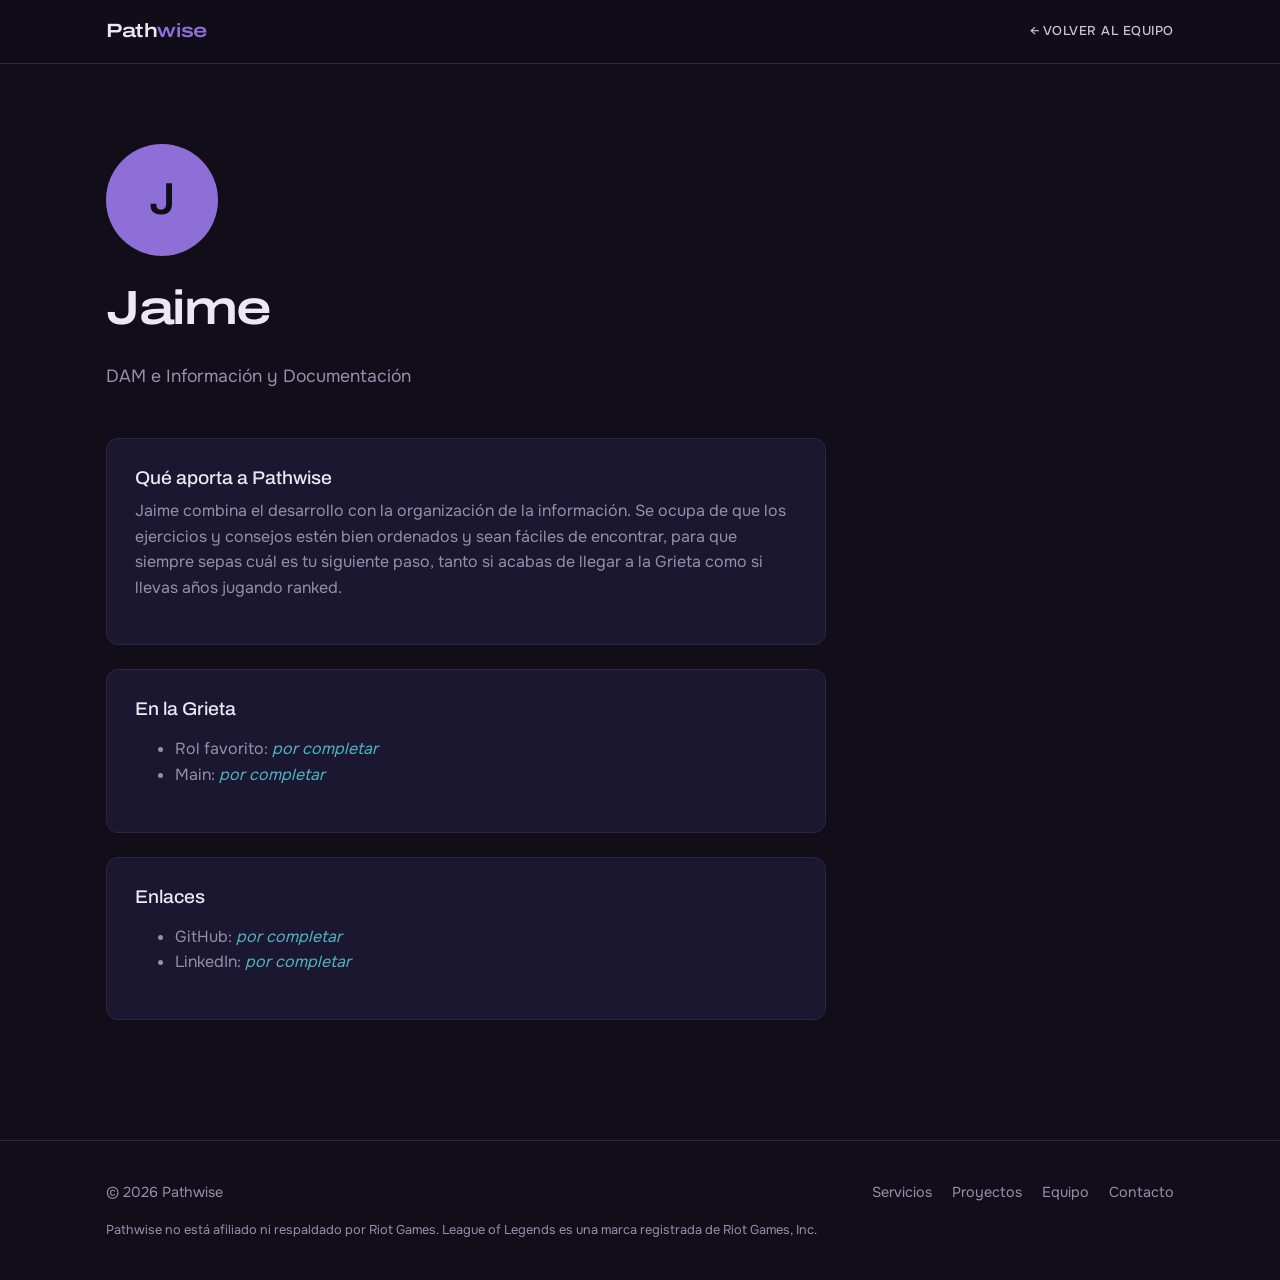
==== equipo/jaime.html @ 84a415ea "Primer commit" ====
<!DOCTYPE html>
<html lang="es">
<head>
  <meta charset="UTF-8">
  <meta name="viewport" content="width=device-width, initial-scale=1.0">
  <title>Jaime — Equipo Pathwise</title>
  <meta name="description" content="Jaime, del equipo de Pathwise: desarrollo y organización del contenido de mejora.">
  <link rel="preconnect" href="https://fonts.googleapis.com">
  <link rel="preconnect" href="https://fonts.gstatic.com" crossorigin>
  <link href="https://fonts.googleapis.com/css2?family=Archivo:wdth,wght@62..125,300..700&family=Onest:wght@400;500;600&display=swap" rel="stylesheet">
  <link rel="stylesheet" href="../css/estilos.css">
</head>
<body>

  <header class="nav">
    <nav class="contenedor nav__interior" aria-label="Principal">
      <a href="../index.html" class="nav__logo">Path<span>wise</span></a>
      <a href="../index.html#equipo" class="nav__volver">← Volver al equipo</a>
    </nav>
  </header>

  <main class="ficha">
    <div class="contenedor">
      <div class="ficha__cabecera">
        <div class="avatar avatar--grande" aria-hidden="true">J</div>
        <h1 class="ficha__nombre">Jaime</h1>
        <p class="ficha__formacion">DAM e Información y Documentación</p>
      </div>

      <section class="ficha__bloque">
        <h2>Qué aporta a Pathwise</h2>
        <p>Jaime combina el desarrollo con la organización de la información. Se ocupa de que los ejercicios y consejos estén bien ordenados y sean fáciles de encontrar, para que siempre sepas cuál es tu siguiente paso, tanto si acabas de llegar a la Grieta como si llevas años jugando ranked.</p>
      </section>

      <section class="ficha__bloque">
        <h2>En la Grieta</h2>
        <ul>
          <!-- TODO: Jaime, completa con tus datos -->
          <li>Rol favorito: <span class="pendiente">por completar</span></li>
          <li>Main: <span class="pendiente">por completar</span></li>
        </ul>
      </section>

      <section class="ficha__bloque">
        <h2>Enlaces</h2>
        <ul>
          <!-- TODO: añadir enlaces reales -->
          <li>GitHub: <span class="pendiente">por completar</span></li>
          <li>LinkedIn: <span class="pendiente">por completar</span></li>
        </ul>
      </section>
    </div>
  </main>

  <footer class="pie">
    <div class="contenedor pie__interior">
      <span>© 2026 Pathwise</span>
      <ul class="pie__enlaces">
        <li><a href="../index.html#servicios">Servicios</a></li>
        <li><a href="../index.html#proyectos">Proyectos</a></li>
        <li><a href="../index.html#equipo">Equipo</a></li>
        <li><a href="../index.html#contacto">Contacto</a></li>
      </ul>
      <p class="pie__aviso">Pathwise no está afiliado ni respaldado por Riot Games. League of Legends es una marca registrada de Riot Games, Inc.</p>
    </div>
  </footer>

</body>
</html>
---- css/estilos.css ----
/* ==========================================================
   Pathwise — estilos
   Paleta violeta + turquesa: oscuro, cercano pero técnico, tranquilo.
   Sin rojos intensos ni neones.
   ========================================================== */

:root {
  --fondo: #110E19;
  --superficie: #1C1730;
  --principal: #8E6FD8;
  --principal-hover: #A58BE2;
  --acento: #4FB3BF;
  --texto: #ECE8F3;
  --texto-sec: #968FAB;
  --error: #E07A6F;

  --borde: #2D2544;
  --fondo-alterno: #151121;
  --radio: 12px;
  --ancho-max: 1100px;
  --alto-nav: 64px;

  --fuente: "Onest", system-ui, -apple-system, "Segoe UI", Roboto, sans-serif;
  --fuente-display: "Archivo", "Onest", system-ui, sans-serif;

  /* Curvas de animación */
  --qout: cubic-bezier(.25, 1, .5, 1);
  --cout: cubic-bezier(.33, 1, .68, 1);
  --cin: cubic-bezier(.32, 0, .67, 0);
  --ease-out: cubic-bezier(.16, 1, .3, 1);
}

/* ---------- Base ---------- */
*,
*::before,
*::after {
  box-sizing: border-box;
}

html {
  scroll-behavior: smooth;
}

body {
  margin: 0;
  background: var(--fondo);
  color: var(--texto);
  font-family: var(--fuente);
  font-size: 1rem;
  line-height: 1.6;
  -webkit-font-smoothing: antialiased;
  overflow-x: hidden;
}

h1, h2, h3 {
  font-family: var(--fuente-display);
  font-stretch: 105%;
  font-weight: 500;
  line-height: 1.2;
  margin: 0 0 0.5em;
}

p {
  margin: 0 0 1em;
}

a {
  color: var(--acento);
}

a:focus-visible,
button:focus-visible,
input:focus-visible,
textarea:focus-visible {
  outline: 2px solid var(--acento);
  outline-offset: 3px;
}

.contenedor {
  width: 100%;
  max-width: var(--ancho-max);
  margin: 0 auto;
  padding: 0 16px;
}

.seccion {
  padding: 96px 0;
  scroll-margin-top: var(--alto-nav);
}

.seccion--alterna {
  background: var(--fondo-alterno);
}

.seccion__titulo {
  font-size: clamp(1.6rem, 4vw, 2.2rem);
  text-transform: uppercase;
  font-stretch: 95%;
  letter-spacing: -0.005em;
}

.seccion__intro {
  color: var(--texto-sec);
  max-width: 60ch;
  margin-bottom: 48px;
}

.etiqueta-seccion {
  display: inline-block;
  color: var(--acento);
  font-size: 0.8rem;
  font-weight: 600;
  letter-spacing: 0.08em;
  text-transform: uppercase;
  margin-bottom: 8px;
}

/* ---------- Navegación ---------- */
.nav {
  position: sticky;
  top: 0;
  z-index: 20;
  height: var(--alto-nav);
  background: rgba(17, 14, 25, 0.88);
  backdrop-filter: blur(8px);
  border-bottom: 1px solid var(--borde);
}

.nav__interior {
  height: 100%;
  display: flex;
  align-items: center;
  justify-content: space-between;
  gap: 16px;
}

.nav__logo {
  font-family: var(--fuente-display);
  font-stretch: 125%;
  font-weight: 600;
  font-size: 1.2rem;
  letter-spacing: -0.02em;
  color: var(--texto);
  text-decoration: none;
}

.nav__logo span {
  color: var(--principal);
}

.nav__enlaces {
  display: flex;
  gap: 32px;
  list-style: none;
  margin: 0;
  padding: 0;
}

/* Cada li es la máscara de la entrada del enlace */
.nav__enlaces li {
  overflow: hidden;
}

.nav__enlaces a,
.nav__volver {
  display: inline-block;
  padding: 6px 0;
  color: var(--texto);
  opacity: 0.85;
  text-decoration: none;
  font-size: 0.8rem;
  font-weight: 500;
  letter-spacing: 0.04em;
  text-transform: uppercase;
  transition: opacity 0.3s;
}

.nav__enlaces a:hover,
.nav__volver:hover {
  opacity: 0.6;
}

/* ==========================================================
   Hero cinemático
   Capas de atrás adelante: escena → palabra gigante → montes → sombra → UI.
   Cada capa tiene un "envoltorio" que se mueve con el scroll (--p, 0 a 1,
   lo pone main.js) y un hijo que lleva la animación de entrada.
   ========================================================== */
.hero-cine {
  --p: 0;
  position: relative;
  height: calc(100svh - var(--alto-nav));
  min-height: 560px;
  overflow: hidden;
  isolation: isolate;
  background: var(--fondo);
}

.capa {
  position: absolute;
  inset: 0;
  pointer-events: none;
}

/* Escena de fondo */
.capa-escena {
  transform: scale(calc(1 + var(--p) * 0.12)) translateY(calc(var(--p) * -3%));
  transform-origin: 50% 40%;
}

.escena {
  width: 100%;
  height: 100%;
  display: block;
  transform-origin: 50% 45%;
  animation: zoom-escena 1350ms var(--qout) both;
}

.escena__mota {
  animation: flotar 7s ease-in-out infinite alternate;
}

.escena__mota:nth-child(2n) { animation-duration: 9s; animation-delay: -2s; }
.escena__mota:nth-child(3n) { animation-duration: 11s; animation-delay: -4s; }

.escena__nexo {
  transform-origin: 720px 330px;
  animation: latido 5s ease-in-out infinite alternate;
}

/* Palabra gigante, detrás de los montes */
.capa-palabra {
  transform: translateY(calc(var(--p) * 45%));
}

.palabra {
  position: absolute;
  left: -0.03em;
  bottom: 9%;
  margin: 0;
  font-family: var(--fuente-display);
  font-stretch: 125%;
  font-weight: 600;
  font-size: 16.5vw;
  line-height: 0.9;
  letter-spacing: -0.035em;
  color: var(--texto);
  white-space: nowrap;
  user-select: none;
}

.palabra span {
  display: inline-block;
  animation: letra 450ms var(--cout) both;
  animation-delay: calc(630ms + var(--d, 0ms));
}

/* Montes en primer plano */
.capa-monte {
  top: auto;
  height: 32%;
}

.capa-monte--l {
  right: 50%;
  transform: translateX(calc(var(--p) * -60%));
}

.capa-monte--r {
  left: 50%;
  transform: translateX(calc(var(--p) * 60%));
}

.monte {
  width: 100%;
  height: 100%;
  display: block;
}

.monte--l {
  animation: monte-l 1700ms var(--qout) 40ms both;
}

.monte--r {
  animation: monte-r 1700ms var(--qout) both;
}

/* Sombra para que se lea el texto */
.capa-sombra {
  background: linear-gradient(
    to bottom,
    rgba(17, 14, 25, 0.75) 0%,
    rgba(17, 14, 25, 0.2) 24%,
    rgba(17, 14, 25, 0) 42%,
    rgba(17, 14, 25, 0) 72%,
    rgba(17, 14, 25, 0.45) 100%
  );
}

/* UI del hero */
.hero-cine__ui {
  position: relative;
  z-index: 5;
  height: 100%;
  display: flex;
  flex-direction: column;
  justify-content: space-between;
  padding-top: clamp(28px, 6vh, 64px);
  padding-bottom: 20px;
  opacity: calc(1 - var(--p) * 1.6);
  transform: translateY(calc(var(--p) * -40px));
}

.hero-cine__cabecera {
  display: grid;
  grid-template-columns: 1fr minmax(220px, 280px);
  gap: 40px;
  align-items: start;
}

.hero-cine__titulo {
  overflow: hidden;
  padding-bottom: 0.08em;
  margin: 0;
  font-stretch: 100%;
  font-weight: 400;
  font-size: clamp(1.75rem, 3.6vw, 3.1rem);
  line-height: 1.15;
  letter-spacing: -0.012em;
  text-transform: uppercase;
  max-width: 20ch;
}

.hero-cine__lado {
  padding-top: 6px;
}

.hero-cine__subtitulo {
  overflow: hidden;
  margin: 0 0 20px;
  color: rgba(236, 232, 243, 0.86);
  font-size: 0.95rem;
  line-height: 1.45;
}

/* Bloques que entran deslizándose dentro de su máscara */
.desliza {
  display: block;
}

.desliza--abajo {
  animation: desde-arriba 950ms var(--cout) 390ms both;
}

.desliza--arriba {
  animation: desde-abajo 900ms var(--cout) 450ms both;
}

.hero-cine__cta {
  animation: aparecer 260ms linear 570ms both;
}

/* Pasos (las "captions" del pie del hero) */
.pasos {
  display: grid;
  grid-template-columns: repeat(4, 1fr);
  gap: 24px;
  list-style: none;
  margin: 0;
  padding: 0;
}

.paso {
  overflow: hidden;
}

.paso__fila {
  display: flex;
  align-items: center;
  gap: 14px;
  animation: desde-abajo 220ms var(--cout) both;
}

.paso:nth-child(1) .paso__fila { animation-delay: 730ms; }
.paso:nth-child(2) .paso__fila { animation-delay: 870ms; }
.paso:nth-child(3) .paso__fila { animation-delay: 970ms; }
.paso:nth-child(4) .paso__fila { animation-delay: 1000ms; }

.paso__num {
  font-family: var(--fuente-display);
  font-stretch: 104%;
  font-weight: 300;
  font-size: clamp(1.5rem, 2.3vw, 2.1rem);
  line-height: 1;
  color: var(--acento);
}

.paso__texto {
  border-left: 1px solid rgba(236, 232, 243, 0.4);
  padding-left: 12px;
  font-size: 0.78rem;
  line-height: 1.3;
  color: rgba(236, 232, 243, 0.82);
}

/* Entrada de la nav (solo en la página con hero) */
.con-hero .nav__enlaces a {
  animation: desde-arriba-nav 300ms var(--cout) both;
}

.con-hero .nav__enlaces li:nth-child(1) a { animation-delay: 100ms; }
.con-hero .nav__enlaces li:nth-child(2) a { animation-delay: 200ms; }
.con-hero .nav__enlaces li:nth-child(3) a { animation-delay: 300ms; }
.con-hero .nav__enlaces li:nth-child(4) a { animation-delay: 400ms; }

/* ---------- Keyframes ---------- */
@keyframes zoom-escena {
  from { transform: scale(1.3); }
  to { transform: none; }
}

@keyframes monte-l {
  from { transform: translateX(-45%); }
  to { transform: none; }
}

@keyframes monte-r {
  from { transform: translateX(45%); }
  to { transform: none; }
}

@keyframes letra {
  from { opacity: 0; transform: translateY(0.06em); }
  to { opacity: 1; transform: none; }
}

@keyframes desde-arriba {
  from { transform: translateY(-100%); }
  to { transform: none; }
}

@keyframes desde-arriba-nav {
  from { transform: translateY(-110%); }
  to { transform: none; }
}

@keyframes desde-abajo {
  from { transform: translateY(100%); }
  to { transform: none; }
}

@keyframes aparecer {
  from { opacity: 0; }
  to { opacity: 1; }
}

@keyframes flotar {
  from { transform: translateY(0); }
  to { transform: translateY(-18px); }
}

@keyframes latido {
  from { opacity: 0.85; transform: scale(1); }
  to { opacity: 1; transform: scale(1.03); }
}

/* ---------- Botones ---------- */
.boton {
  display: inline-block;
  padding: 14px 28px;
  border-radius: var(--radio);
  font: inherit;
  font-weight: 600;
  text-decoration: none;
  cursor: pointer;
  border: 2px solid transparent;
  transition: background-color 0.2s, color 0.2s;
}

.boton--principal {
  background: var(--principal);
  color: var(--fondo);
}

.boton--principal:hover {
  background: var(--principal-hover);
}

.boton--secundario {
  background: transparent;
  color: var(--acento);
  border-color: var(--acento);
}

.boton--secundario:hover {
  background: rgba(79, 179, 191, 0.1);
}

/* ---------- Tarjetas ---------- */
.rejilla {
  display: grid;
  gap: 24px;
}

.rejilla--3 {
  grid-template-columns: repeat(3, 1fr);
}

.rejilla--2 {
  grid-template-columns: repeat(2, 1fr);
}

.tarjeta {
  background: var(--superficie);
  border: 1px solid var(--borde);
  border-radius: var(--radio);
  padding: 28px;
  display: flex;
  flex-direction: column;
}

.tarjeta h3 {
  font-size: 1.15rem;
}

.tarjeta p {
  color: var(--texto-sec);
}

.tarjeta__numero {
  font-family: var(--fuente-display);
  font-weight: 300;
  color: var(--principal);
  font-size: 1.4rem;
  line-height: 1;
  margin-bottom: 14px;
}

.ejemplo {
  margin-top: auto;
  padding: 14px 16px;
  border-left: 3px solid var(--acento);
  background: rgba(79, 179, 191, 0.07);
  border-radius: 0 8px 8px 0;
  font-size: 0.92rem;
  color: var(--texto);
}

.ejemplo strong {
  color: var(--acento);
  display: block;
  font-size: 0.8rem;
  letter-spacing: 0.04em;
  text-transform: uppercase;
  margin-bottom: 4px;
}

/* ---------- Proyectos ---------- */
.proyecto {
  background: var(--superficie);
  border: 1px solid var(--borde);
  border-radius: var(--radio);
  padding: 32px;
}

.proyecto--destacado {
  border-color: var(--principal);
}

.estado {
  display: inline-block;
  font-size: 0.8rem;
  font-weight: 600;
  padding: 4px 12px;
  border-radius: 999px;
  margin-bottom: 16px;
}

.estado--desarrollo {
  color: var(--principal-hover);
  background: rgba(142, 111, 216, 0.15);
}

.estado--proximo {
  color: var(--acento);
  background: rgba(79, 179, 191, 0.12);
}

.proyecto ul {
  color: var(--texto-sec);
  padding-left: 20px;
  margin: 0 0 1em;
}

.proyecto__nota {
  font-size: 0.9rem;
  color: var(--texto-sec);
  margin: 0;
}

/* ---------- Equipo ---------- */
.miembro {
  align-items: flex-start;
}

.avatar {
  width: 64px;
  height: 64px;
  border-radius: 50%;
  display: grid;
  place-items: center;
  font-family: var(--fuente-display);
  font-weight: 600;
  font-size: 1.6rem;
  color: var(--fondo);
  background: var(--principal);
  margin-bottom: 16px;
}

.avatar--acento {
  background: var(--acento);
}

.avatar--grande {
  width: 112px;
  height: 112px;
  font-size: 2.8rem;
  margin-bottom: 24px;
}

.miembro__formacion {
  color: var(--texto-sec);
  margin-bottom: 20px;
}

.enlace-ficha {
  margin-top: auto;
  font-weight: 600;
  text-decoration: none;
}

.enlace-ficha:hover {
  text-decoration: underline;
}

/* ---------- Contacto ---------- */
.contacto {
  display: grid;
  grid-template-columns: 1fr 1.3fr;
  gap: 48px;
  align-items: start;
}

.formulario {
  background: var(--superficie);
  border: 1px solid var(--borde);
  border-radius: var(--radio);
  padding: 28px;
  display: grid;
  gap: 18px;
}

.campo {
  display: grid;
  gap: 6px;
}

.campo label {
  font-size: 0.9rem;
  font-weight: 600;
}

.campo small {
  color: var(--texto-sec);
  font-weight: 400;
}

.campo input,
.campo textarea {
  width: 100%;
  padding: 12px 14px;
  font: inherit;
  color: var(--texto);
  background: var(--fondo);
  border: 1px solid var(--borde);
  border-radius: 8px;
}

.campo textarea {
  min-height: 120px;
  resize: vertical;
}

.campo input:user-invalid,
.campo textarea:user-invalid {
  border-color: var(--error);
}

.campo__error {
  display: none;
  color: var(--error);
  font-size: 0.85rem;
}

.campo input:user-invalid + .campo__error,
.campo textarea:user-invalid + .campo__error {
  display: block;
}

/* ---------- Ficha de equipo ---------- */
.ficha {
  padding: 80px 0 96px;
}

.ficha__cabecera {
  margin-bottom: 48px;
}

.ficha__nombre {
  font-size: clamp(2rem, 6vw, 3rem);
  font-stretch: 125%;
  font-weight: 600;
  letter-spacing: -0.03em;
}

.ficha__formacion {
  color: var(--texto-sec);
  font-size: 1.1rem;
}

.ficha__bloque {
  background: var(--superficie);
  border: 1px solid var(--borde);
  border-radius: var(--radio);
  padding: 28px;
  margin-bottom: 24px;
  max-width: 720px;
}

.ficha__bloque h2 {
  font-size: 1.15rem;
}

.ficha__bloque p,
.ficha__bloque li {
  color: var(--texto-sec);
}

.pendiente {
  color: var(--acento);
  font-style: italic;
}

/* ---------- Pie ---------- */
.pie {
  border-top: 1px solid var(--borde);
  padding: 40px 0;
  color: var(--texto-sec);
  font-size: 0.9rem;
}

.pie__interior {
  display: flex;
  flex-wrap: wrap;
  justify-content: space-between;
  gap: 16px;
}

.pie__enlaces {
  display: flex;
  flex-wrap: wrap;
  gap: 20px;
  list-style: none;
  margin: 0;
  padding: 0;
}

.pie__enlaces a {
  color: var(--texto-sec);
  text-decoration: none;
}

.pie__enlaces a:hover {
  color: var(--texto);
}

.pie__aviso {
  width: 100%;
  margin: 0;
  font-size: 0.8rem;
}

/* ---------- Responsive ---------- */
@media (max-width: 820px), (max-aspect-ratio: 1/1) {
  .hero-cine__cabecera {
    grid-template-columns: 1fr;
    gap: 16px;
  }

  .hero-cine__titulo {
    font-size: clamp(1.5rem, 6.4vw, 2.4rem);
  }

  .hero-cine__subtitulo {
    max-width: 38ch;
  }

  .pasos {
    grid-template-columns: repeat(2, minmax(0, 1fr));
    gap: 12px 16px;
  }

  .paso__fila {
    gap: 10px;
  }

  .paso__texto {
    font-size: 0.72rem;
  }

  /* La palabra sube para no quedar detrás de los pasos */
  .palabra {
    bottom: 150px;
    font-size: 17vw;
  }

  .capa-monte {
    height: calc(150px + 14vw);
  }
}

@media (max-width: 768px) {
  .rejilla--3,
  .rejilla--2,
  .contacto {
    grid-template-columns: 1fr;
  }

  .seccion {
    padding: 64px 0;
  }

  .nav__enlaces {
    gap: 14px;
  }

  .nav__enlaces a {
    font-size: 0.72rem;
    white-space: nowrap;
  }
}

@media (max-width: 560px) {
  /* En móvil pequeño la nav queda con el logo y el atajo a contacto */
  .nav__enlaces li:not(:last-child) {
    display: none;
  }

  .formulario .boton {
    width: 100%;
    text-align: center;
  }
}

/* Móviles en horizontal: poco alto */
@media (max-height: 520px) and (orientation: landscape) {
  .hero-cine {
    min-height: 420px;
  }

  .hero-cine__titulo {
    font-size: clamp(1.1rem, 2.6vw, 1.5rem);
  }

  .pasos {
    grid-template-columns: repeat(4, 1fr);
  }

  .palabra {
    bottom: 64px;
    font-size: 15vw;
  }
}

/* ---------- Movimiento reducido ---------- */
@media (prefers-reduced-motion: reduce) {
  html {
    scroll-behavior: auto;
  }

  *,
  *::before,
  *::after {
    animation: none !important;
    transition: none !important;
  }

  .capa-escena,
  .capa-palabra,
  .capa-monte--l,
  .capa-monte--r,
  .hero-cine__ui {
    transform: none;
    opacity: 1;
  }
}
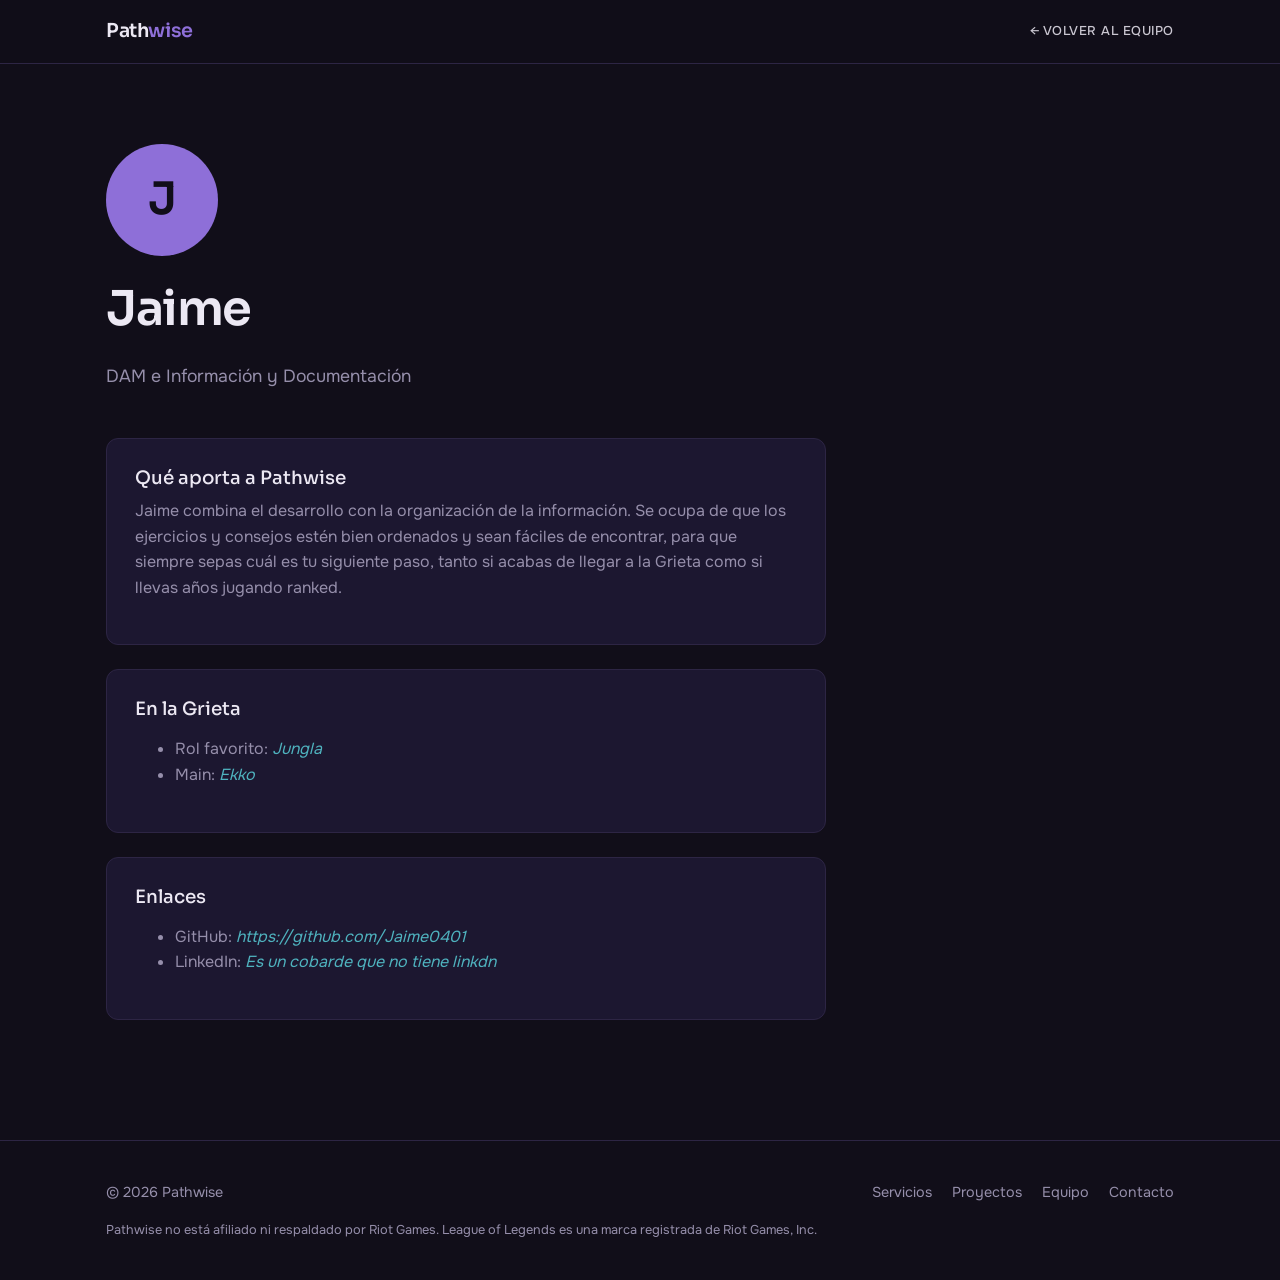
==== commit 802123d8: "Informacion personal" ====
--- a/equipo/jaime.html
+++ b/equipo/jaime.html
@@ -7,7 +7,7 @@
   <meta name="description" content="Jaime, del equipo de Pathwise: desarrollo y organización del contenido de mejora.">
   <link rel="preconnect" href="https://fonts.googleapis.com">
   <link rel="preconnect" href="https://fonts.gstatic.com" crossorigin>
-  <link href="https://fonts.googleapis.com/css2?family=Archivo:wdth,wght@62..125,300..700&family=Onest:wght@400;500;600&display=swap" rel="stylesheet">
+  <link href="https://fonts.googleapis.com/css2?family=Sora:wght@300..700&family=Onest:wght@400;500;600&display=swap" rel="stylesheet">
   <link rel="stylesheet" href="../css/estilos.css">
 </head>
 <body>
@@ -36,8 +36,8 @@
         <h2>En la Grieta</h2>
         <ul>
           <!-- TODO: Jaime, completa con tus datos -->
-          <li>Rol favorito: <span class="pendiente">por completar</span></li>
-          <li>Main: <span class="pendiente">por completar</span></li>
+          <li>Rol favorito: <span class="pendiente">Jungla</span></li>
+          <li>Main: <span class="pendiente">Ekko</span></li>
         </ul>
       </section>
 
@@ -45,8 +45,8 @@
         <h2>Enlaces</h2>
         <ul>
           <!-- TODO: añadir enlaces reales -->
-          <li>GitHub: <span class="pendiente">por completar</span></li>
-          <li>LinkedIn: <span class="pendiente">por completar</span></li>
+          <li>GitHub: <span class="pendiente">https://github.com/Jaime0401</span></li>
+          <li>LinkedIn: <span class="pendiente">Es un cobarde que no tiene linkdn</span></li>
         </ul>
       </section>
     </div>
--- a/css/estilos.css
+++ b/css/estilos.css
@@ -21,7 +21,7 @@
   --alto-nav: 64px;
 
   --fuente: "Onest", system-ui, -apple-system, "Segoe UI", Roboto, sans-serif;
-  --fuente-display: "Archivo", "Onest", system-ui, sans-serif;
+  --fuente-display: "Sora", "Onest", system-ui, sans-serif;
 
   /* Curvas de animación */
   --qout: cubic-bezier(.25, 1, .5, 1);
@@ -235,13 +235,16 @@
 
 .palabra {
   position: absolute;
-  left: -0.03em;
-  bottom: 9%;
+  left: 0;
+  right: 0;
+  bottom: 84px;
   margin: 0;
+  text-align: center;
   font-family: var(--fuente-display);
   font-stretch: 125%;
   font-weight: 600;
-  font-size: 16.5vw;
+  /* Depende del ancho y del alto: en pantallas anchas y bajas no se come el hero */
+  font-size: min(13vw, 24svh);
   line-height: 0.9;
   letter-spacing: -0.035em;
   color: var(--texto);
@@ -255,34 +258,18 @@
   animation-delay: calc(630ms + var(--d, 0ms));
 }
 
-/* Montes en primer plano */
+/* Cordillera continua en primer plano */
 .capa-monte {
   top: auto;
-  height: 32%;
-}
-
-.capa-monte--l {
-  right: 50%;
-  transform: translateX(calc(var(--p) * -60%));
-}
-
-.capa-monte--r {
-  left: 50%;
-  transform: translateX(calc(var(--p) * 60%));
+  height: 21%;
+  transform: translateY(calc(var(--p) * 60%));
 }
 
 .monte {
   width: 100%;
   height: 100%;
   display: block;
-}
-
-.monte--l {
-  animation: monte-l 1700ms var(--qout) 40ms both;
-}
-
-.monte--r {
-  animation: monte-r 1700ms var(--qout) both;
+  animation: monte-sube 1700ms var(--qout) both;
 }
 
 /* Sombra para que se lea el texto */
@@ -419,13 +406,8 @@
   to { transform: none; }
 }
 
-@keyframes monte-l {
-  from { transform: translateX(-45%); }
-  to { transform: none; }
-}
-
-@keyframes monte-r {
-  from { transform: translateX(45%); }
+@keyframes monte-sube {
+  from { transform: translateY(70%); }
   to { transform: none; }
 }
 
@@ -821,11 +803,11 @@
   /* La palabra sube para no quedar detrás de los pasos */
   .palabra {
     bottom: 150px;
-    font-size: 17vw;
+    font-size: min(16vw, 20svh);
   }
 
   .capa-monte {
-    height: calc(150px + 14vw);
+    height: calc(190px + 8vw);
   }
 }
 
@@ -878,7 +860,7 @@
 
   .palabra {
     bottom: 64px;
-    font-size: 15vw;
+    font-size: min(11vw, 22svh);
   }
 }
 
@@ -897,8 +879,7 @@
 
   .capa-escena,
   .capa-palabra,
-  .capa-monte--l,
-  .capa-monte--r,
+  .capa-monte,
   .hero-cine__ui {
     transform: none;
     opacity: 1;
